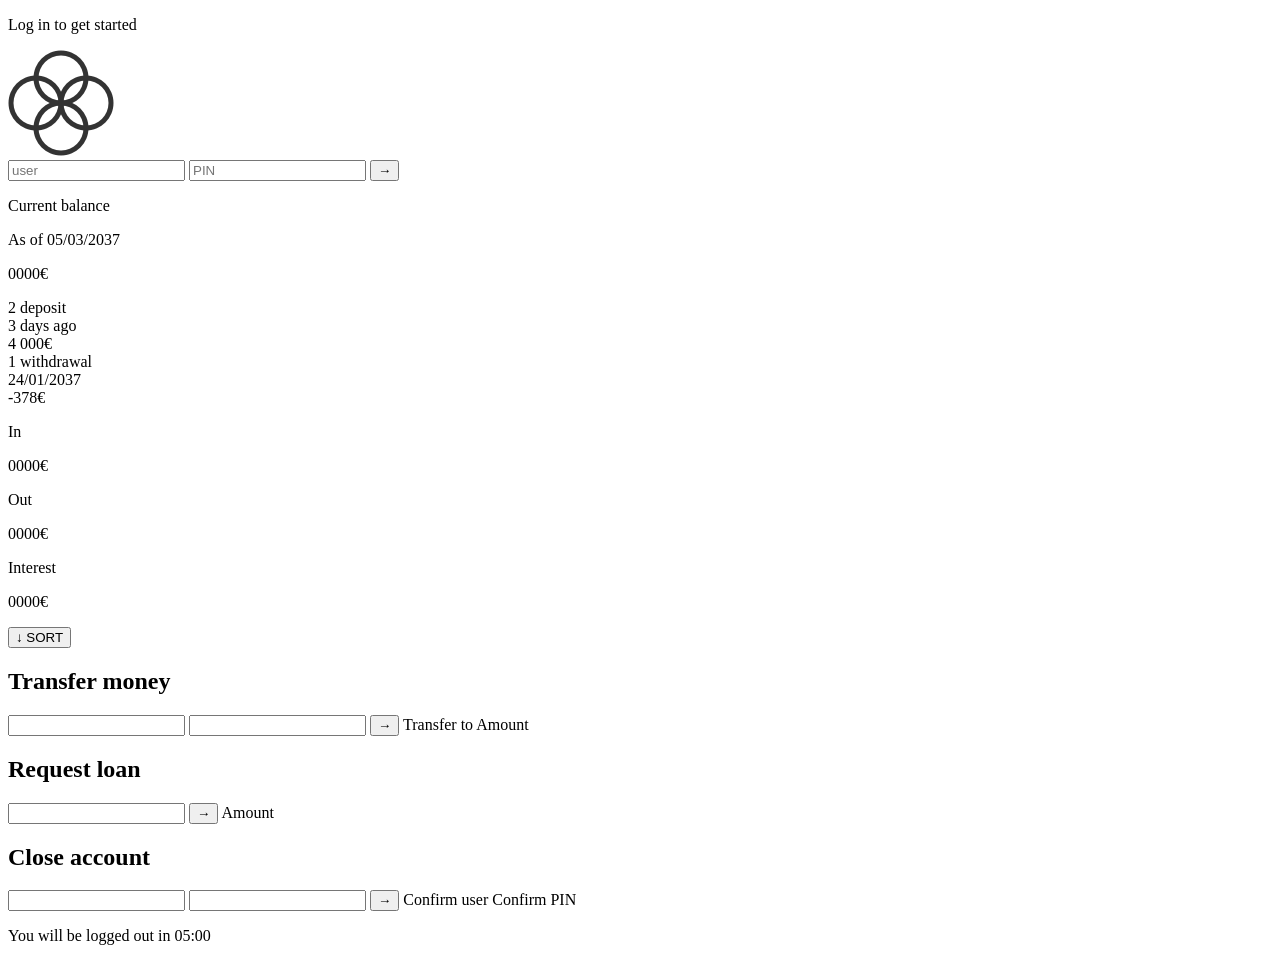
==== Working_with_Array/Bankist_project/index.html @ 003a3bae "New File Added" ====
<!DOCTYPE html>
<html lang="en">
  <head>
    <meta charset="UTF-8" />
    <meta name="viewport" content="width=device-width, initial-scale=1.0" />
    <meta http-equiv="X-UA-Compatible" content="ie=edge" />
    <link rel="shortcut icon" type="image/png" href="/icon.png" />

    <link
      href="https://fonts.googleapis.com/css?family=Poppins:400,500,600&display=swap"
      rel="stylesheet"
    />

    <link rel="stylesheet" href="style.css" />
    <title>Bankist</title>
  </head>
  <body>
    <!-- TOP NAVIGATION -->
    <nav>
      <p class="welcome">Log in to get started</p>
      <img src="logo.png" alt="Logo" class="logo" />
      <form class="login">
        <input
          type="text"
          placeholder="user"
          class="login__input login__input--user"
        />
        <!-- In practice, use type="password" -->
        <input
          type="text"
          placeholder="PIN"
          maxlength="4"
          class="login__input login__input--pin"
        />
        <button class="login__btn">&rarr;</button>
      </form>
    </nav>

    <main class="app">
      <!-- BALANCE -->
      <div class="balance">
        <div>
          <p class="balance__label">Current balance</p>
          <p class="balance__date">
            As of <span class="date">05/03/2037</span>
          </p>
        </div>
        <p class="balance__value">0000€</p>
      </div>

      <!-- MOVEMENTS -->
      <div class="movements">
        <div class="movements__row">
          <div class="movements__type movements__type--deposit">2 deposit</div>
          <div class="movements__date">3 days ago</div>
          <div class="movements__value">4 000€</div>
        </div>
        <div class="movements__row">
          <div class="movements__type movements__type--withdrawal">
            1 withdrawal
          </div>
          <div class="movements__date">24/01/2037</div>
          <div class="movements__value">-378€</div>
        </div>
      </div>

      <!-- SUMMARY -->
      <div class="summary">
        <p class="summary__label">In</p>
        <p class="summary__value summary__value--in">0000€</p>
        <p class="summary__label">Out</p>
        <p class="summary__value summary__value--out">0000€</p>
        <p class="summary__label">Interest</p>
        <p class="summary__value summary__value--interest">0000€</p>
        <button class="btn--sort">&downarrow; SORT</button>
      </div>

      <!-- OPERATION: TRANSFERS -->
      <div class="operation operation--transfer">
        <h2>Transfer money</h2>
        <form class="form form--transfer">
          <input type="text" class="form__input form__input--to" />
          <input type="number" class="form__input form__input--amount" />
          <button class="form__btn form__btn--transfer">&rarr;</button>
          <label class="form__label">Transfer to</label>
          <label class="form__label">Amount</label>
        </form>
      </div>

      <!-- OPERATION: LOAN -->
      <div class="operation operation--loan">
        <h2>Request loan</h2>
        <form class="form form--loan">
          <input type="number" class="form__input form__input--loan-amount" />
          <button class="form__btn form__btn--loan">&rarr;</button>
          <label class="form__label form__label--loan">Amount</label>
        </form>
      </div>

      <!-- OPERATION: CLOSE -->
      <div class="operation operation--close">
        <h2>Close account</h2>
        <form class="form form--close">
          <input type="text" class="form__input form__input--user" />
          <input
            type="password"
            maxlength="6"
            class="form__input form__input--pin"
          />
          <button class="form__btn form__btn--close">&rarr;</button>
          <label class="form__label">Confirm user</label>
          <label class="form__label">Confirm PIN</label>
        </form>
      </div>

      <!-- LOGOUT TIMER -->
      <p class="logout-timer">
        You will be logged out in <span class="timer">05:00</span>
      </p>
    </main>

    <!-- <footer>
      &copy; by Jonas Schmedtmann. Don't claim as your own :)
    </footer> -->

    <script src="app.js"></script>
  </body>
</html>
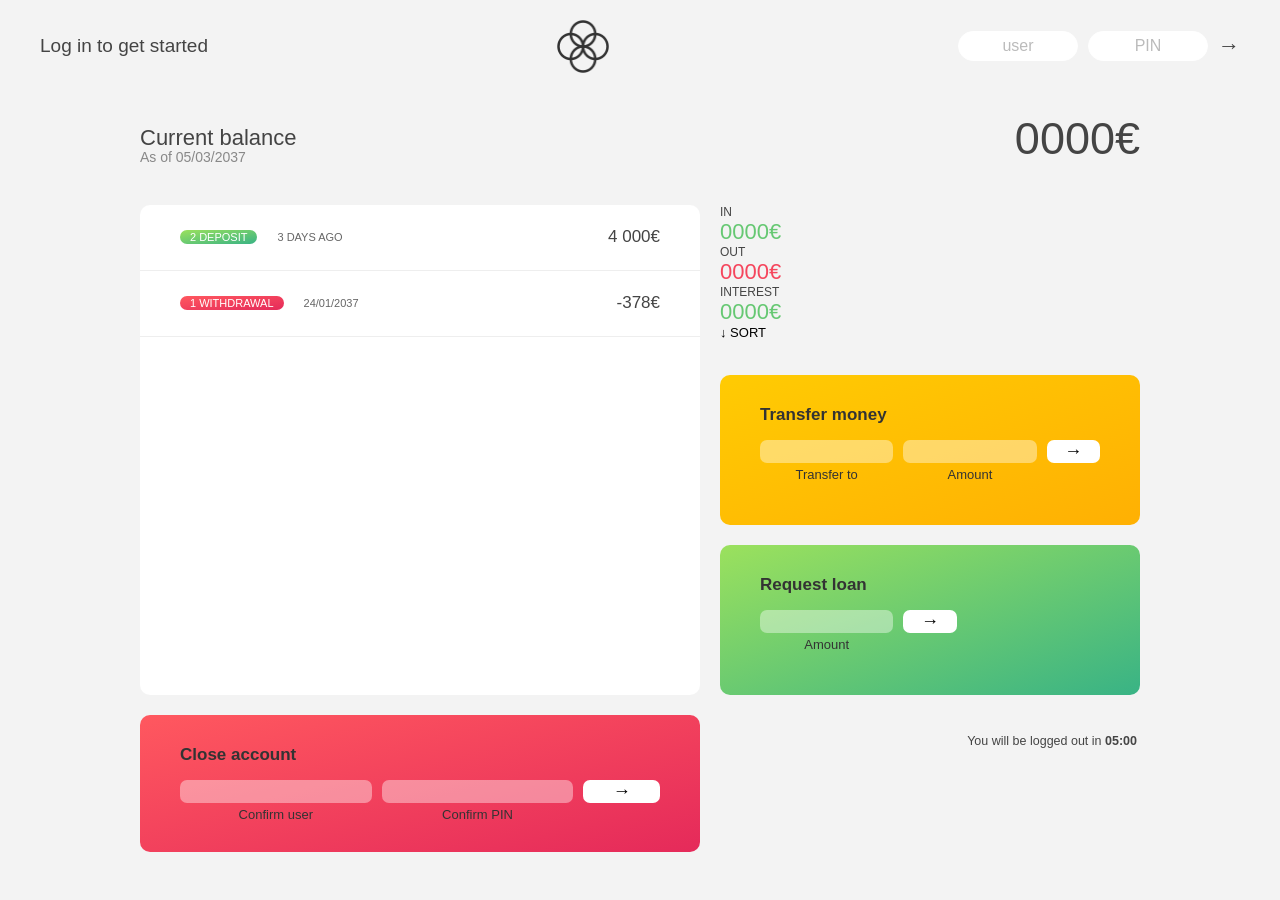
==== commit af1e0bc2: "multiple changes" ====
--- a/Working_with_Array/Bankist_project/index.html
+++ b/Working_with_Array/Bankist_project/index.html
@@ -5,12 +5,10 @@
     <meta name="viewport" content="width=device-width, initial-scale=1.0" />
     <meta http-equiv="X-UA-Compatible" content="ie=edge" />
     <link rel="shortcut icon" type="image/png" href="/icon.png" />
-
     <link
       href="https://fonts.googleapis.com/css?family=Poppins:400,500,600&display=swap"
       rel="stylesheet"
     />
-
     <link rel="stylesheet" href="style.css" />
     <title>Bankist</title>
   </head>
--- a/Working_with_Array/Bankist_project/style.css
+++ b/Working_with_Array/Bankist_project/style.css
@@ -0,0 +1,299 @@
+/*
+ * Use this CSS to learn some intersting techniques,
+ * in case you're wondering how I built the UI.
+ * Have fun! 😁
+ */
+
+* {
+  margin: 0;
+  padding: 0;
+  box-sizing: inherit;
+}
+
+html {
+  font-size: 62.5%;
+  box-sizing: border-box;
+}
+
+body {
+  font-family: 'Poppins', sans-serif;
+  color: #444;
+  background-color: #f3f3f3;
+  height: 100vh;
+  padding: 2rem;
+}
+
+nav {
+  display: flex;
+  justify-content: space-between;
+  align-items: center;
+  padding: 0 2rem;
+}
+
+.welcome {
+  font-size: 1.9rem;
+  font-weight: 500;
+}
+
+.logo {
+  height: 5.25rem;
+}
+
+.login {
+  display: flex;
+}
+
+.login__input {
+  border: none;
+  padding: 0.5rem 2rem;
+  font-size: 1.6rem;
+  font-family: inherit;
+  text-align: center;
+  width: 12rem;
+  border-radius: 10rem;
+  margin-right: 1rem;
+  color: inherit;
+  border: 1px solid #fff;
+  transition: all 0.3s;
+}
+
+.login__input:focus {
+  outline: none;
+  border: 1px solid #ccc;
+}
+
+.login__input::placeholder {
+  color: #bbb;
+}
+
+.login__btn {
+  border: none;
+  background: none;
+  font-size: 2.2rem;
+  color: inherit;
+  cursor: pointer;
+  transition: all 0.3s;
+}
+
+.login__btn:hover,
+.login__btn:focus,
+.btn--sort:hover,
+.btn--sort:focus {
+  outline: none;
+  color: #777;
+}
+
+/* MAIN */
+.app {
+  position: relative;
+  max-width: 100rem;
+  margin: 4rem auto;
+  display: grid;
+  grid-template-columns: 4fr 3fr;
+  grid-template-rows: auto repeat(3, 15rem) auto ;
+  gap: 2rem;
+
+  /* NOTE This creates the fade in/out anumation */
+  opacity: 1;
+  transition: all 1s;
+}
+
+.balance {
+  grid-column: 1 / span 2;
+  display: flex;
+  align-items: flex-end;
+  justify-content: space-between;
+  margin-bottom: 2rem;
+}
+
+.balance__label {
+  font-size: 2.2rem;
+  font-weight: 500;
+  margin-bottom: -0.2rem;
+}
+
+.balance__date {
+  font-size: 1.4rem;
+  color: #888;
+}
+
+.balance__value {
+  font-size: 4.5rem;
+  font-weight: 400;
+}
+
+/* MOVEMENTS */
+.movements {
+  grid-row: 2 / span 3;
+  background-color: #fff;
+  border-radius: 1rem;
+  overflow: scroll;
+}
+
+.movements__row {
+  padding: 2.25rem 4rem;
+  display: flex;
+  align-items: center;
+  border-bottom: 1px solid #eee;
+}
+
+.movements__type {
+  font-size: 1.1rem;
+  text-transform: uppercase;
+  font-weight: 500;
+  color: #fff;
+  padding: 0.1rem 1rem;
+  border-radius: 10rem;
+  margin-right: 2rem;
+}
+
+.movements__date {
+  font-size: 1.1rem;
+  text-transform: uppercase;
+  font-weight: 500;
+  color: #666;
+}
+
+.movements__type--deposit {
+  background-image: linear-gradient(to top left, #39b385, #9be15d);
+}
+
+.movements__type--withdrawal {
+  background-image: linear-gradient(to top left, #e52a5a, #ff585f);
+}
+
+.movements__value {
+  font-size: 1.7rem;
+  margin-left: auto;
+  /* cursor: pointer; */
+};
+
+/* SUMMARY */
+.summary {
+  grid-row: 5 /  6;
+  display: flex;
+  /* flex-direction: row; */
+  align-items: baseline;
+  padding: 0 0.3rem;
+  margin-top: 1rem;
+}
+
+.summary__label {
+  font-size: 1.2rem;
+  font-weight: 500;
+  text-transform: uppercase;
+  margin-right: 0.8rem;
+}
+
+.summary__value {
+  font-size: 2.2rem;
+  margin-right: 2.5rem;
+}
+
+.summary__value--in,
+.summary__value--interest {
+  color: #66c873;
+}
+
+.summary__value--out {
+  color: #f5465d;
+}
+
+.btn--sort {
+  margin-left: auto;
+  border: none;
+  background: none;
+  font-size: 1.3rem;
+  font-weight: 500;
+  cursor: pointer;
+}
+
+/* OPERATIONS */
+.operation {
+  border-radius: 1rem;
+  padding: 3rem 4rem;
+  color: #333;
+}
+
+.operation--transfer {
+  background-image: linear-gradient(to top left, #ffb003, #ffcb03);
+}
+
+.operation--loan {
+  background-image: linear-gradient(to top left, #39b385, #9be15d);
+}
+
+.operation--close {
+  background-image: linear-gradient(to top left, #e52a5a, #ff585f);
+}
+
+h2 {
+  margin-bottom: 1.5rem;
+  font-size: 1.7rem;
+  font-weight: 600;
+  color: #333;
+}
+
+.form {
+  display: grid;
+  grid-template-columns: 2.5fr 2.5fr 1fr;
+  grid-template-rows: auto auto;
+  gap: 0.4rem 1rem;
+}
+
+/* Exceptions for interst */
+.form.form--loan {
+  grid-template-columns: 2.5fr 1fr 2.5fr;
+}
+.form__label--loan {
+  grid-row: 2;
+}
+/* End exceptions */
+
+.form__input {
+  width: 100%;
+  border: none;
+  background-color: rgba(255, 255, 255, 0.4);
+  font-family: inherit;
+  font-size: 1.5rem;
+  text-align: center;
+  color: #333;
+  padding: 0.3rem 1rem;
+  border-radius: 0.7rem;
+  transition: all 0.3s;
+}
+
+.form__input:focus {
+  outline: none;
+  background-color: rgba(255, 255, 255, 0.6);
+}
+
+.form__label {
+  font-size: 1.3rem;
+  text-align: center;
+}
+
+.form__btn {
+  border: none;
+  border-radius: 0.7rem;
+  font-size: 1.8rem;
+  background-color: #fff;
+  cursor: pointer;
+  transition: all 0.3s;
+}
+
+.form__btn:focus {
+  outline: none;
+  background-color: rgba(255, 255, 255, 0.8);
+}
+
+.logout-timer {
+  padding: 0 0.3rem;
+  margin-top: 1.9rem;
+  text-align: right;
+  font-size: 1.25rem;
+}
+
+.timer {
+  font-weight: 600;
+}
